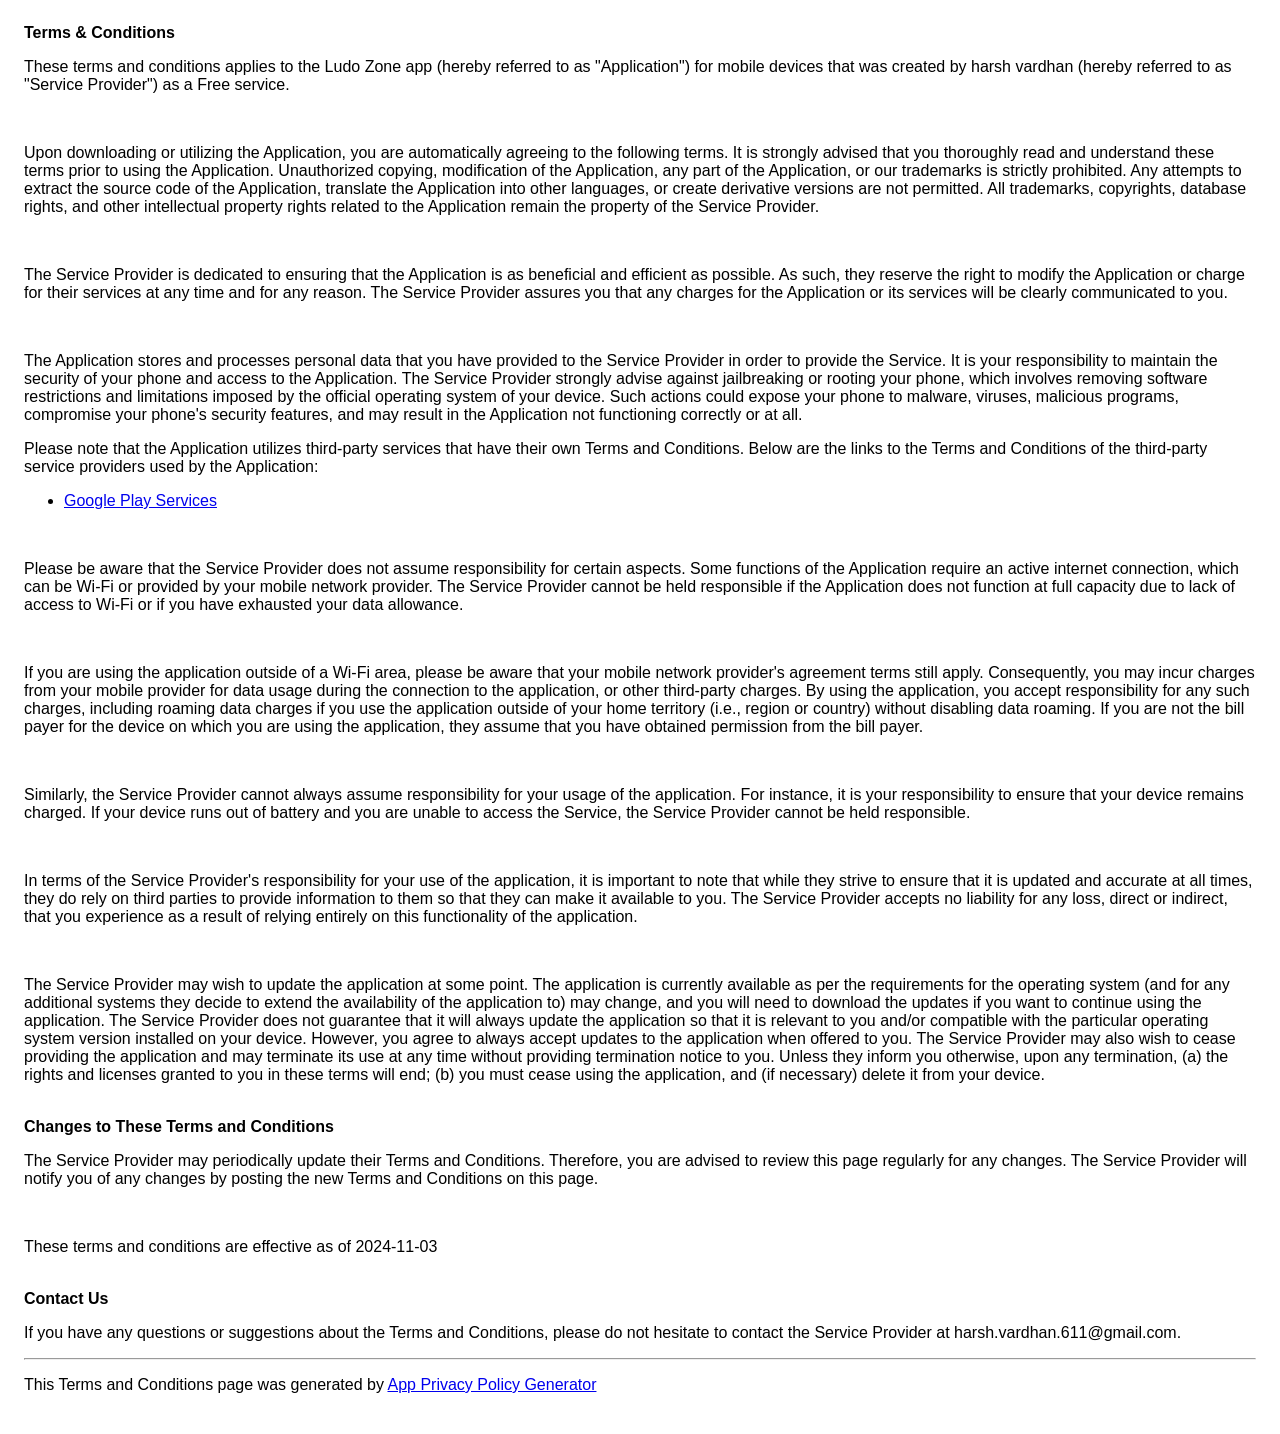
==== index.html @ 4abe8bc3 "Create index.html" ====
<!DOCTYPE html>
    <html>
    <head>
      <meta charset='utf-8'>
      <meta name='viewport' content='width=device-width'>
      <title>Terms &amp; Conditions</title>
      <style> body { font-family: 'Helvetica Neue', Helvetica, Arial, sans-serif; padding:1em; } </style>
    </head>
    <body>
    <strong>Terms &amp; Conditions</strong><br><p>These terms and conditions applies to the  Ludo Zone app (hereby referred to as "Application") for mobile devices that was created by harsh vardhan (hereby referred to as "Service Provider") as a Free service.</p><br><p>Upon downloading or utilizing the Application, you are automatically agreeing to the following terms. It is strongly advised that you thoroughly read and understand these terms prior to using the Application. Unauthorized copying, modification of the Application, any part of the Application, or our trademarks is strictly prohibited. Any attempts to extract the source code of the Application, translate the Application into other languages, or create derivative versions are not permitted. All trademarks, copyrights, database rights, and other intellectual property rights related to the Application remain the property of the Service Provider.</p><br><p>The Service Provider is dedicated to ensuring that the Application is as beneficial and efficient as possible. As such, they reserve the right to modify the Application or charge for their services at any time and for any reason. The Service Provider assures you that any charges for the Application or its services will be clearly communicated to you.</p><br><p>The Application stores and processes personal data that you have provided to the Service Provider in order to provide the Service. It is your responsibility to maintain the security of your phone and access to the Application. The Service Provider strongly advise against jailbreaking or rooting your phone, which involves removing software restrictions and limitations imposed by the official operating system of your device. Such actions could expose your phone to malware, viruses, malicious programs, compromise your phone's security features, and may result in the Application not functioning correctly or at all.</p><div><p>Please note that the Application utilizes third-party services that have their own Terms and Conditions. Below are the links to the Terms and Conditions of the third-party service providers used by the Application:</p><ul><li><a href="https://policies.google.com/terms" target="_blank" rel="noopener noreferrer">Google Play Services</a></li><!----><!----><!----><!----><!----><!----><!----><!----><!----><!----><!----><!----><!----><!----><!----><!----><!----><!----><!----><!----><!----><!----><!----><!----><!----><!----><!----><!----><!----><!----><!----></ul></div><br><p>Please be aware that the Service Provider does not assume responsibility for certain aspects. Some functions of the Application require an active internet connection, which can be Wi-Fi or provided by your mobile network provider. The Service Provider cannot be held responsible if the Application does not function at full capacity due to lack of access to Wi-Fi or if you have exhausted your data allowance.</p><br><p>If you are using the application outside of a Wi-Fi area, please be aware that your mobile network provider's agreement terms still apply. Consequently, you may incur charges from your mobile provider for data usage during the connection to the application, or other third-party charges. By using the application, you accept responsibility for any such charges, including roaming data charges if you use the application outside of your home territory (i.e., region or country) without disabling data roaming. If you are not the bill payer for the device on which you are using the application, they assume that you have obtained permission from the bill payer.</p><br><p>Similarly, the Service Provider cannot always assume responsibility for your usage of the application. For instance, it is your responsibility to ensure that your device remains charged. If your device runs out of battery and you are unable to access the Service, the Service Provider cannot be held responsible.</p><br><p>In terms of the Service Provider's responsibility for your use of the application, it is important to note that while they strive to ensure that it is updated and accurate at all times, they do rely on third parties to provide information to them so that they can make it available to you. The Service Provider accepts no liability for any loss, direct or indirect, that you experience as a result of relying entirely on this functionality of the application.</p><br><p>The Service Provider may wish to update the application at some point. The application is currently available as per the requirements for the operating system (and for any additional systems they decide to extend the availability of the application to) may change, and you will need to download the updates if you want to continue using the application. The Service Provider does not guarantee that it will always update the application so that it is relevant to you and/or compatible with the particular operating system version installed on your device. However, you agree to always accept updates to the application when offered to you. The Service Provider may also wish to cease providing the application and may terminate its use at any time without providing termination notice to you. Unless they inform you otherwise, upon any termination, (a) the rights and licenses granted to you in these terms will end; (b) you must cease using the application, and (if necessary) delete it from your device.</p><br><strong>Changes to These Terms and Conditions</strong><p>The Service Provider may periodically update their Terms and Conditions. Therefore, you are advised to review this page regularly for any changes. The Service Provider will notify you of any changes by posting the new Terms and Conditions on this page.</p><br><p>These terms and conditions are effective as of 2024-11-03</p><br><strong>Contact Us</strong><p>If you have any questions or suggestions about the Terms and Conditions, please do not hesitate to contact the Service Provider at harsh.vardhan.611@gmail.com.</p><hr><p>This Terms and Conditions page was generated by <a href="https://app-privacy-policy-generator.nisrulz.com/" target="_blank" rel="noopener noreferrer">App Privacy Policy Generator</a></p>
    </body>
    </html>
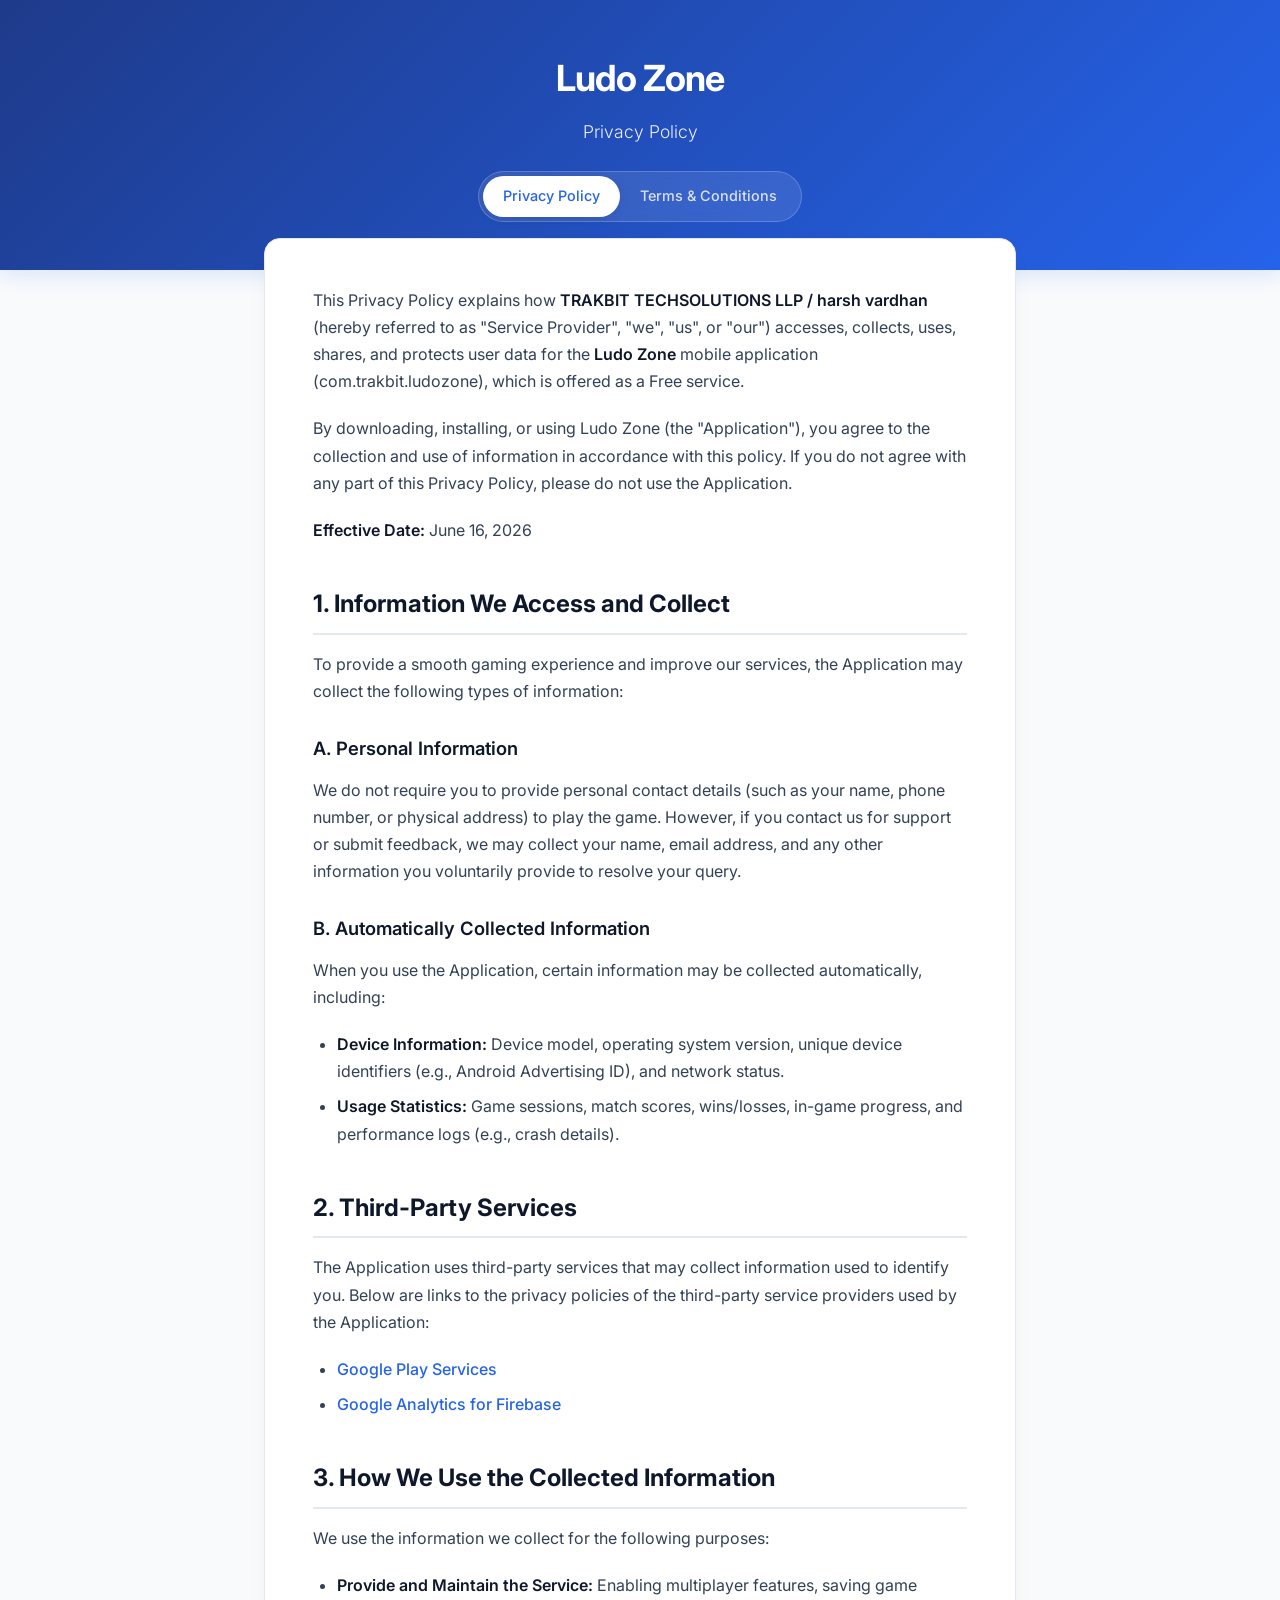
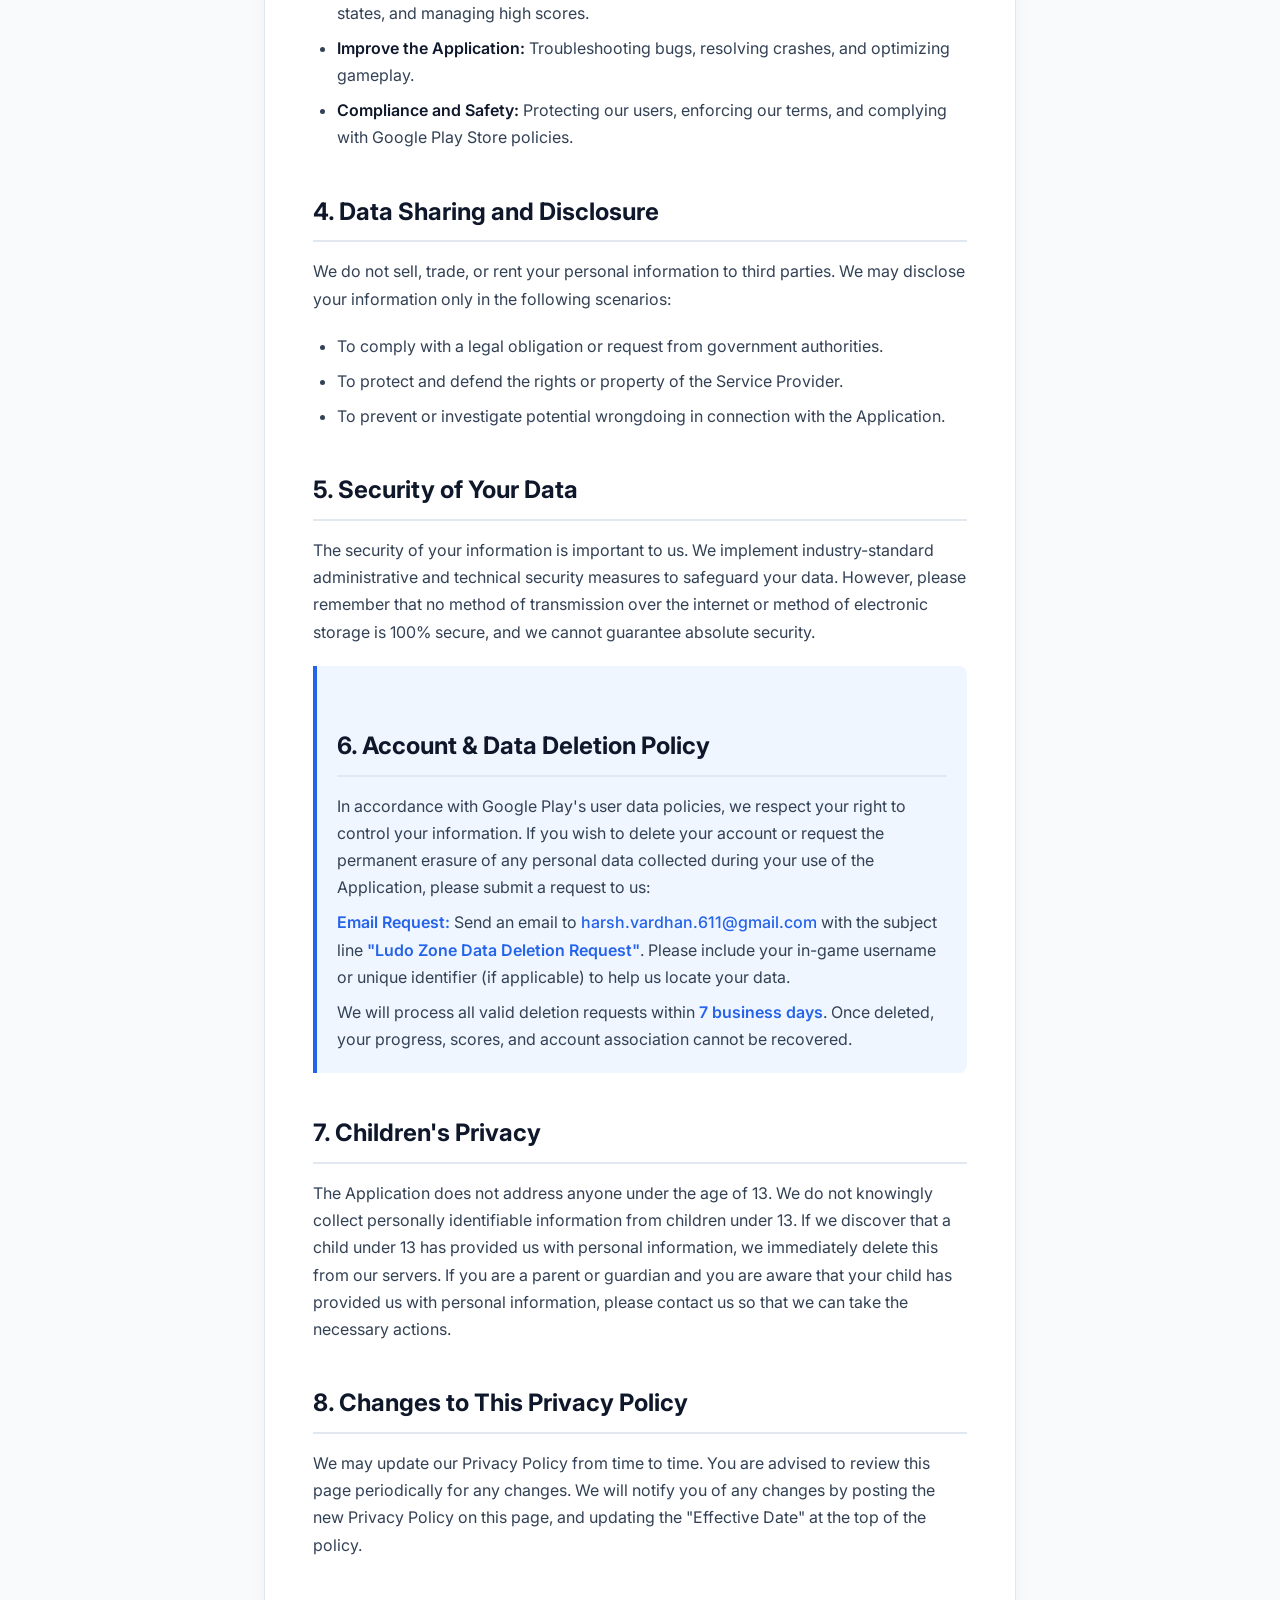
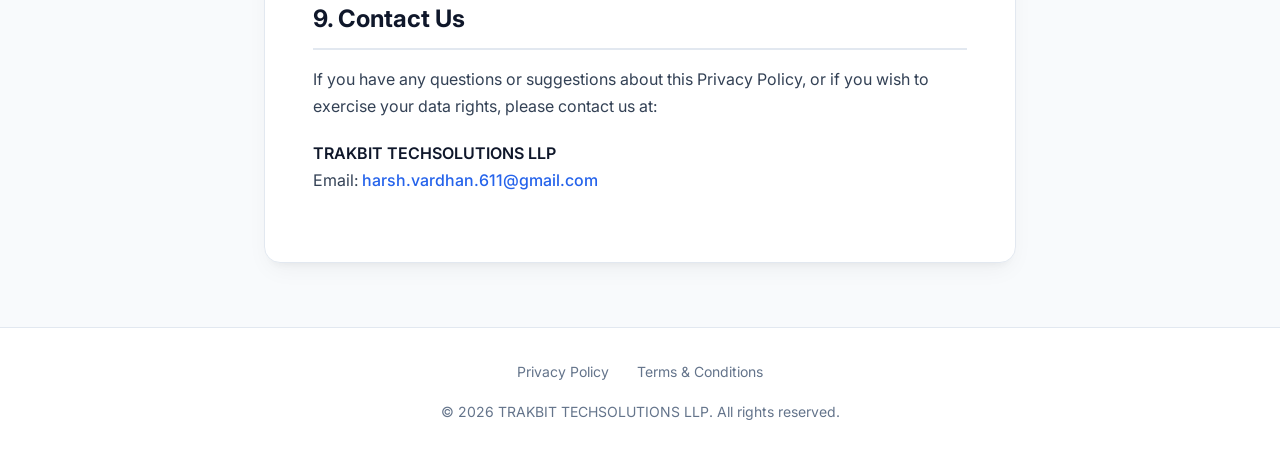
==== commit 3f1afbdd: "docs: separate Privacy Policy and Terms and Conditions pages with updated compliance details" ====
--- a/index.html
+++ b/index.html
@@ -1,13 +1,104 @@
 <!DOCTYPE html>
-    <html>
-    <head>
-      <meta charset='utf-8'>
-      <meta name='viewport' content='width=device-width'>
-      <title>Terms &amp; Conditions</title>
-      <style> body { font-family: 'Helvetica Neue', Helvetica, Arial, sans-serif; padding:1em; } </style>
-    </head>
-    <body>
-    <strong>Terms &amp; Conditions</strong><br><p>These terms and conditions applies to the  Ludo Zone app (hereby referred to as "Application") for mobile devices that was created by harsh vardhan (hereby referred to as "Service Provider") as a Free service.</p><br><p>Upon downloading or utilizing the Application, you are automatically agreeing to the following terms. It is strongly advised that you thoroughly read and understand these terms prior to using the Application. Unauthorized copying, modification of the Application, any part of the Application, or our trademarks is strictly prohibited. Any attempts to extract the source code of the Application, translate the Application into other languages, or create derivative versions are not permitted. All trademarks, copyrights, database rights, and other intellectual property rights related to the Application remain the property of the Service Provider.</p><br><p>The Service Provider is dedicated to ensuring that the Application is as beneficial and efficient as possible. As such, they reserve the right to modify the Application or charge for their services at any time and for any reason. The Service Provider assures you that any charges for the Application or its services will be clearly communicated to you.</p><br><p>The Application stores and processes personal data that you have provided to the Service Provider in order to provide the Service. It is your responsibility to maintain the security of your phone and access to the Application. The Service Provider strongly advise against jailbreaking or rooting your phone, which involves removing software restrictions and limitations imposed by the official operating system of your device. Such actions could expose your phone to malware, viruses, malicious programs, compromise your phone's security features, and may result in the Application not functioning correctly or at all.</p><div><p>Please note that the Application utilizes third-party services that have their own Terms and Conditions. Below are the links to the Terms and Conditions of the third-party service providers used by the Application:</p><ul><li><a href="https://policies.google.com/terms" target="_blank" rel="noopener noreferrer">Google Play Services</a></li><!----><!----><!----><!----><!----><!----><!----><!----><!----><!----><!----><!----><!----><!----><!----><!----><!----><!----><!----><!----><!----><!----><!----><!----><!----><!----><!----><!----><!----><!----><!----></ul></div><br><p>Please be aware that the Service Provider does not assume responsibility for certain aspects. Some functions of the Application require an active internet connection, which can be Wi-Fi or provided by your mobile network provider. The Service Provider cannot be held responsible if the Application does not function at full capacity due to lack of access to Wi-Fi or if you have exhausted your data allowance.</p><br><p>If you are using the application outside of a Wi-Fi area, please be aware that your mobile network provider's agreement terms still apply. Consequently, you may incur charges from your mobile provider for data usage during the connection to the application, or other third-party charges. By using the application, you accept responsibility for any such charges, including roaming data charges if you use the application outside of your home territory (i.e., region or country) without disabling data roaming. If you are not the bill payer for the device on which you are using the application, they assume that you have obtained permission from the bill payer.</p><br><p>Similarly, the Service Provider cannot always assume responsibility for your usage of the application. For instance, it is your responsibility to ensure that your device remains charged. If your device runs out of battery and you are unable to access the Service, the Service Provider cannot be held responsible.</p><br><p>In terms of the Service Provider's responsibility for your use of the application, it is important to note that while they strive to ensure that it is updated and accurate at all times, they do rely on third parties to provide information to them so that they can make it available to you. The Service Provider accepts no liability for any loss, direct or indirect, that you experience as a result of relying entirely on this functionality of the application.</p><br><p>The Service Provider may wish to update the application at some point. The application is currently available as per the requirements for the operating system (and for any additional systems they decide to extend the availability of the application to) may change, and you will need to download the updates if you want to continue using the application. The Service Provider does not guarantee that it will always update the application so that it is relevant to you and/or compatible with the particular operating system version installed on your device. However, you agree to always accept updates to the application when offered to you. The Service Provider may also wish to cease providing the application and may terminate its use at any time without providing termination notice to you. Unless they inform you otherwise, upon any termination, (a) the rights and licenses granted to you in these terms will end; (b) you must cease using the application, and (if necessary) delete it from your device.</p><br><strong>Changes to These Terms and Conditions</strong><p>The Service Provider may periodically update their Terms and Conditions. Therefore, you are advised to review this page regularly for any changes. The Service Provider will notify you of any changes by posting the new Terms and Conditions on this page.</p><br><p>These terms and conditions are effective as of 2024-11-03</p><br><strong>Contact Us</strong><p>If you have any questions or suggestions about the Terms and Conditions, please do not hesitate to contact the Service Provider at harsh.vardhan.611@gmail.com.</p><hr><p>This Terms and Conditions page was generated by <a href="https://app-privacy-policy-generator.nisrulz.com/" target="_blank" rel="noopener noreferrer">App Privacy Policy Generator</a></p>
-    </body>
-    </html>
+<html lang="en">
+<head>
+  <meta charset="utf-8">
+  <meta name="viewport" content="width=device-width, initial-scale=1.0">
+  <title>Privacy Policy - Ludo Zone</title>
+  <meta name="description" content="Privacy Policy for Ludo Zone mobile application. Learn about how we collect, use, and protect your personal information.">
+  <link rel="stylesheet" href="style.css">
+</head>
+<body>
+
+  <header>
+    <div class="header-container">
+      <h1>Ludo Zone</h1>
+      <p>Privacy Policy</p>
+      <nav>
+        <a href="index.html" class="active">Privacy Policy</a>
+        <a href="terms.html">Terms &amp; Conditions</a>
+      </nav>
+    </div>
+  </header>
+
+  <main>
+    <article class="policy-card">
+      <p>This Privacy Policy explains how <strong>TRAKBIT TECHSOLUTIONS LLP / harsh vardhan</strong> (hereby referred to as "Service Provider", "we", "us", or "our") accesses, collects, uses, shares, and protects user data for the <strong>Ludo Zone</strong> mobile application (com.trakbit.ludozone), which is offered as a Free service.</p>
+
+      <p>By downloading, installing, or using Ludo Zone (the "Application"), you agree to the collection and use of information in accordance with this policy. If you do not agree with any part of this Privacy Policy, please do not use the Application.</p>
+
+      <p><strong>Effective Date:</strong> June 16, 2026</p>
+
+      <h2>1. Information We Access and Collect</h2>
+      <p>To provide a smooth gaming experience and improve our services, the Application may collect the following types of information:</p>
       
+      <h3>A. Personal Information</h3>
+      <p>We do not require you to provide personal contact details (such as your name, phone number, or physical address) to play the game. However, if you contact us for support or submit feedback, we may collect your name, email address, and any other information you voluntarily provide to resolve your query.</p>
+
+      <h3>B. Automatically Collected Information</h3>
+      <p>When you use the Application, certain information may be collected automatically, including:</p>
+      <ul>
+        <li><strong>Device Information:</strong> Device model, operating system version, unique device identifiers (e.g., Android Advertising ID), and network status.</li>
+        <li><strong>Usage Statistics:</strong> Game sessions, match scores, wins/losses, in-game progress, and performance logs (e.g., crash details).</li>
+      </ul>
+
+      <h2>2. Third-Party Services</h2>
+      <p>The Application uses third-party services that may collect information used to identify you. Below are links to the privacy policies of the third-party service providers used by the Application:</p>
+      
+      <ul>
+        <li><a href="https://policies.google.com/privacy" target="_blank" rel="noopener noreferrer">Google Play Services</a></li>
+        <li><a href="https://firebase.google.com/support/privacy" target="_blank" rel="noopener noreferrer">Google Analytics for Firebase</a></li>
+      </ul>
+
+      <h2>3. How We Use the Collected Information</h2>
+      <p>We use the information we collect for the following purposes:</p>
+      <ul>
+        <li><strong>Provide and Maintain the Service:</strong> Enabling multiplayer features, saving game states, and managing high scores.</li>
+        <li><strong>Improve the Application:</strong> Troubleshooting bugs, resolving crashes, and optimizing gameplay.</li>
+        <li><strong>Compliance and Safety:</strong> Protecting our users, enforcing our terms, and complying with Google Play Store policies.</li>
+      </ul>
+
+      <h2>4. Data Sharing and Disclosure</h2>
+      <p>We do not sell, trade, or rent your personal information to third parties. We may disclose your information only in the following scenarios:</p>
+      <ul>
+        <li>To comply with a legal obligation or request from government authorities.</li>
+        <li>To protect and defend the rights or property of the Service Provider.</li>
+        <li>To prevent or investigate potential wrongdoing in connection with the Application.</li>
+      </ul>
+
+      <h2>5. Security of Your Data</h2>
+      <p>The security of your information is important to us. We implement industry-standard administrative and technical security measures to safeguard your data. However, please remember that no method of transmission over the internet or method of electronic storage is 100% secure, and we cannot guarantee absolute security.</p>
+
+      <div class="highlight-box">
+        <h2>6. Account &amp; Data Deletion Policy</h2>
+        <p>In accordance with Google Play's user data policies, we respect your right to control your information. If you wish to delete your account or request the permanent erasure of any personal data collected during your use of the Application, please submit a request to us:</p>
+        <p style="margin-top: 0.5rem;">
+          <strong>Email Request:</strong> Send an email to <a href="mailto:harsh.vardhan.611@gmail.com">harsh.vardhan.611@gmail.com</a> with the subject line <strong>"Ludo Zone Data Deletion Request"</strong>. Please include your in-game username or unique identifier (if applicable) to help us locate your data.
+        </p>
+        <p style="margin-top: 0.5rem;">
+          We will process all valid deletion requests within <strong>7 business days</strong>. Once deleted, your progress, scores, and account association cannot be recovered.
+        </p>
+      </div>
+
+      <h2>7. Children's Privacy</h2>
+      <p>The Application does not address anyone under the age of 13. We do not knowingly collect personally identifiable information from children under 13. If we discover that a child under 13 has provided us with personal information, we immediately delete this from our servers. If you are a parent or guardian and you are aware that your child has provided us with personal information, please contact us so that we can take the necessary actions.</p>
+
+      <h2>8. Changes to This Privacy Policy</h2>
+      <p>We may update our Privacy Policy from time to time. You are advised to review this page periodically for any changes. We will notify you of any changes by posting the new Privacy Policy on this page, and updating the "Effective Date" at the top of the policy.</p>
+
+      <h2>9. Contact Us</h2>
+      <p>If you have any questions or suggestions about this Privacy Policy, or if you wish to exercise your data rights, please contact us at:</p>
+      <p><strong>TRAKBIT TECHSOLUTIONS LLP</strong><br>
+      Email: <a href="mailto:harsh.vardhan.611@gmail.com">harsh.vardhan.611@gmail.com</a></p>
+    </article>
+  </main>
+
+  <footer>
+    <div class="footer-links">
+      <a href="index.html">Privacy Policy</a>
+      <a href="terms.html">Terms &amp; Conditions</a>
+    </div>
+    <p>&copy; 2026 TRAKBIT TECHSOLUTIONS LLP. All rights reserved.</p>
+  </footer>
+
+</body>
+</html>
--- a/style.css
+++ b/style.css
@@ -0,0 +1,213 @@
+@import url('https://fonts.googleapis.com/css2?family=Inter:wght@300;400;500;600;700&display=swap');
+
+:root {
+  --primary-color: #2563eb;
+  --primary-hover: #1d4ed8;
+  --primary-light: #eff6ff;
+  --bg-color: #f8fafc;
+  --card-bg: #ffffff;
+  --text-dark: #0f172a;
+  --text-medium: #334155;
+  --text-muted: #64748b;
+  --border-color: #e2e8f0;
+  --max-width: 800px;
+}
+
+* {
+  box-sizing: border-box;
+  margin: 0;
+  padding: 0;
+}
+
+body {
+  font-family: 'Inter', -apple-system, BlinkMacSystemFont, "Segoe UI", Roboto, sans-serif;
+  background-color: var(--bg-color);
+  color: var(--text-medium);
+  line-height: 1.7;
+  padding: 0;
+}
+
+/* Header & Navigation Styles */
+header {
+  background: linear-gradient(135deg, #1e3a8a 0%, #2563eb 100%);
+  color: white;
+  padding: 3rem 1.5rem;
+  text-align: center;
+  position: relative;
+  box-shadow: 0 4px 20px rgba(37, 99, 235, 0.15);
+}
+
+.header-container {
+  max-width: var(--max-width);
+  margin: 0 auto;
+}
+
+header h1 {
+  font-size: 2.25rem;
+  font-weight: 700;
+  letter-spacing: -0.025em;
+  margin-bottom: 0.5rem;
+}
+
+header p {
+  font-size: 1.1rem;
+  opacity: 0.9;
+  font-weight: 300;
+  margin-bottom: 1.5rem;
+}
+
+nav {
+  display: inline-flex;
+  background-color: rgba(255, 255, 255, 0.1);
+  padding: 4px;
+  border-radius: 9999px;
+  backdrop-filter: blur(8px);
+  border: 1px solid rgba(255, 255, 255, 0.2);
+}
+
+nav a {
+  color: rgba(255, 255, 255, 0.8);
+  text-decoration: none;
+  padding: 8px 20px;
+  border-radius: 9999px;
+  font-size: 0.9rem;
+  font-weight: 500;
+  transition: all 0.2s ease-in-out;
+}
+
+nav a:hover {
+  color: white;
+  background-color: rgba(255, 255, 255, 0.05);
+}
+
+nav a.active {
+  color: var(--primary-color);
+  background-color: white;
+  box-shadow: 0 2px 10px rgba(0, 0, 0, 0.1);
+}
+
+/* Main Content Layout */
+main {
+  max-width: var(--max-width);
+  margin: -2rem auto 4rem auto;
+  padding: 0 1.5rem;
+  position: relative;
+  z-index: 10;
+}
+
+.policy-card {
+  background-color: var(--card-bg);
+  border-radius: 16px;
+  padding: 3rem;
+  box-shadow: 0 10px 25px -5px rgba(0, 0, 0, 0.05), 0 8px 10px -6px rgba(0, 0, 0, 0.05);
+  border: 1px solid var(--border-color);
+}
+
+@media (max-width: 640px) {
+  .policy-card {
+    padding: 1.5rem;
+  }
+  header h1 {
+    font-size: 1.75rem;
+  }
+}
+
+/* Typography elements */
+h2 {
+  font-size: 1.5rem;
+  color: var(--text-dark);
+  font-weight: 700;
+  margin-top: 2.5rem;
+  margin-bottom: 1rem;
+  border-bottom: 2px solid var(--border-color);
+  padding-bottom: 0.5rem;
+}
+
+h3 {
+  font-size: 1.15rem;
+  color: var(--text-dark);
+  font-weight: 600;
+  margin-top: 1.75rem;
+  margin-bottom: 0.75rem;
+}
+
+p {
+  margin-bottom: 1.25rem;
+}
+
+ul, ol {
+  margin-bottom: 1.25rem;
+  padding-left: 1.5rem;
+}
+
+li {
+  margin-bottom: 0.5rem;
+}
+
+strong {
+  color: var(--text-dark);
+  font-weight: 600;
+}
+
+/* Links */
+a {
+  color: var(--primary-color);
+  text-decoration: none;
+  font-weight: 500;
+  transition: color 0.15s ease-in-out;
+}
+
+a:hover {
+  color: var(--primary-hover);
+  text-decoration: underline;
+}
+
+/* Divider & Highlights */
+hr {
+  border: 0;
+  border-top: 1px solid var(--border-color);
+  margin: 3rem 0;
+}
+
+.highlight-box {
+  background-color: var(--primary-light);
+  border-left: 4px solid var(--primary-color);
+  padding: 1.25rem;
+  border-radius: 0 8px 8px 0;
+  margin-bottom: 1.5rem;
+}
+
+.highlight-box p {
+  margin-bottom: 0;
+  color: var(--text-medium);
+}
+
+.highlight-box strong {
+  color: var(--primary-color);
+}
+
+/* Footer Styling */
+footer {
+  text-align: center;
+  padding: 2rem 0;
+  color: var(--text-muted);
+  font-size: 0.875rem;
+  border-top: 1px solid var(--border-color);
+  background-color: #ffffff;
+  margin-top: auto;
+}
+
+.footer-links {
+  margin-bottom: 1rem;
+}
+
+.footer-links a {
+  color: var(--text-muted);
+  margin: 0 0.75rem;
+  font-weight: 400;
+  font-size: 0.875rem;
+}
+
+.footer-links a:hover {
+  color: var(--primary-color);
+}
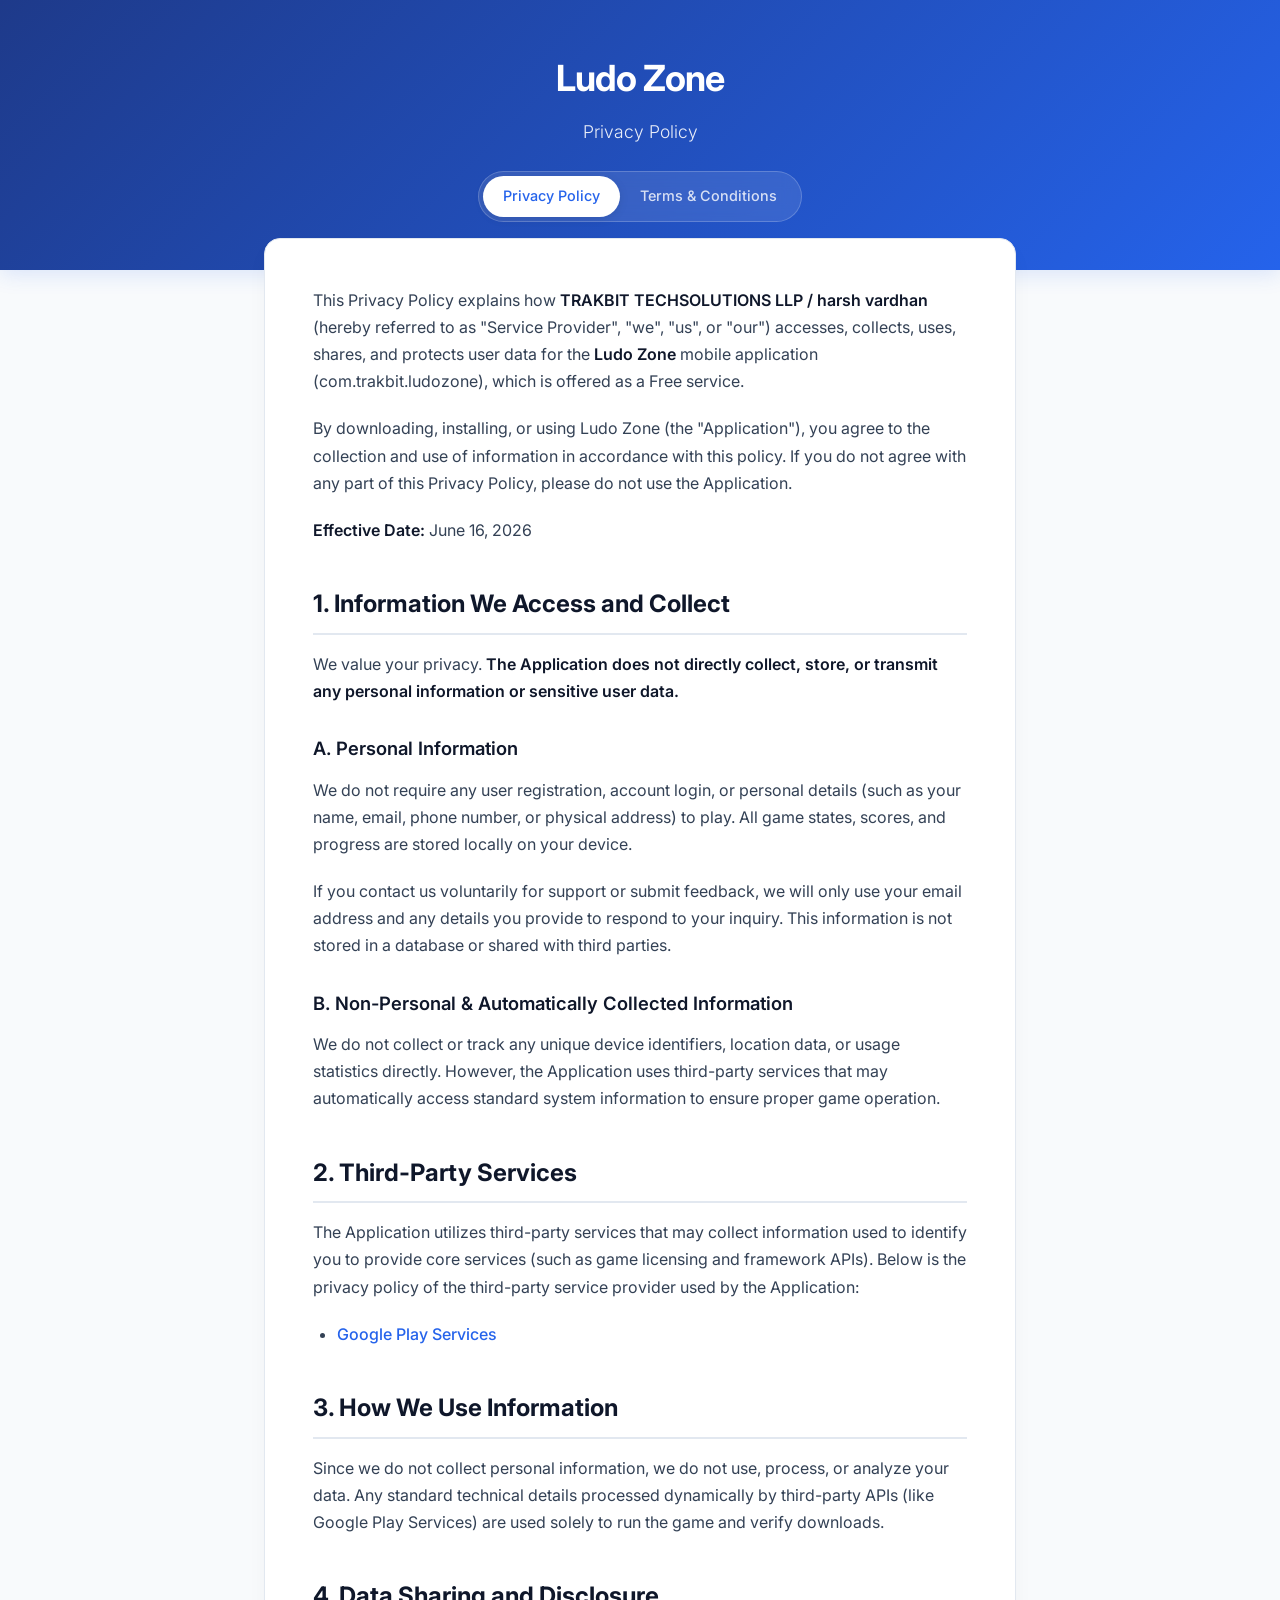
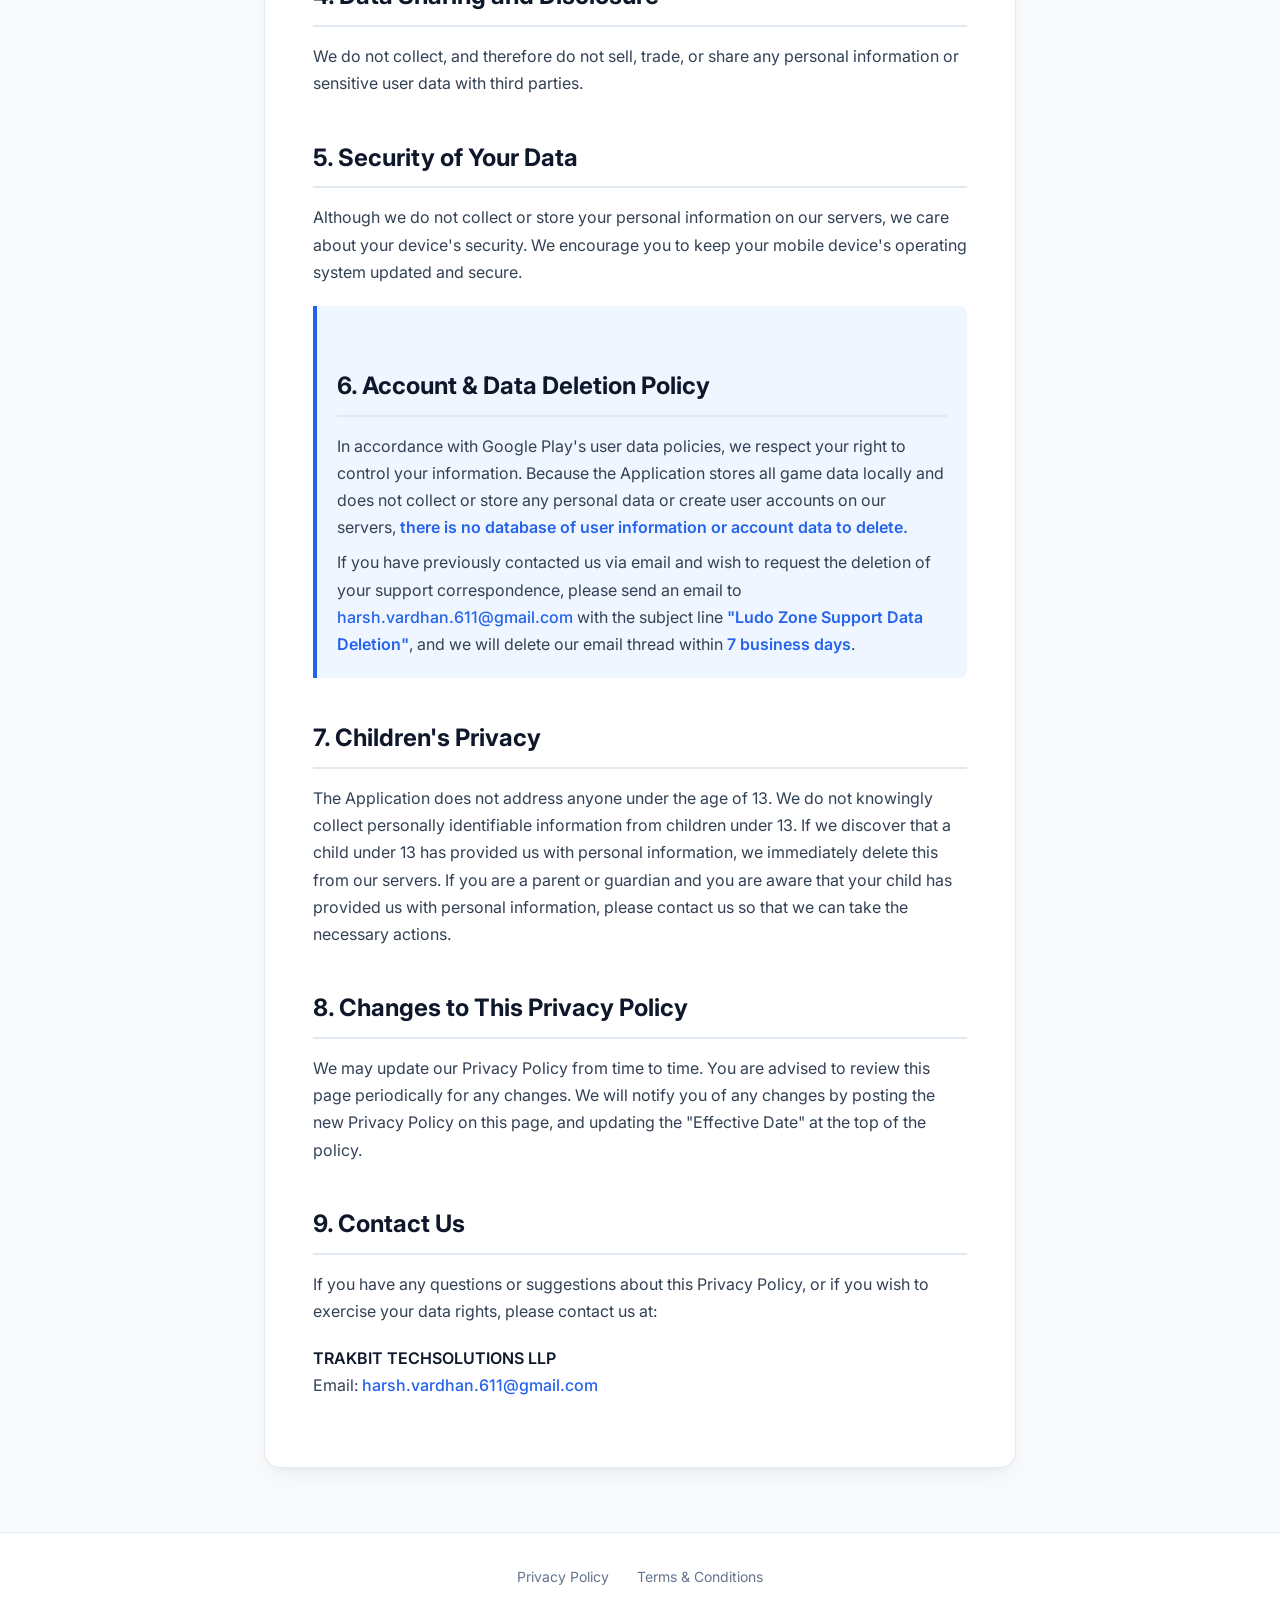
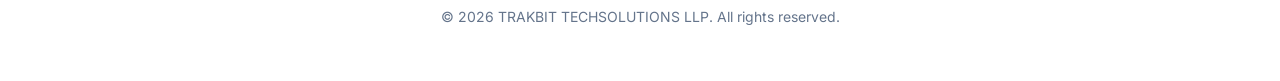
==== commit 6a47ee7c: "docs: update privacy policy to clarify zero direct user data collection" ====
--- a/index.html
+++ b/index.html
@@ -29,53 +29,36 @@
       <p><strong>Effective Date:</strong> June 16, 2026</p>
 
       <h2>1. Information We Access and Collect</h2>
-      <p>To provide a smooth gaming experience and improve our services, the Application may collect the following types of information:</p>
+      <p>We value your privacy. <strong>The Application does not directly collect, store, or transmit any personal information or sensitive user data.</strong></p>
       
       <h3>A. Personal Information</h3>
-      <p>We do not require you to provide personal contact details (such as your name, phone number, or physical address) to play the game. However, if you contact us for support or submit feedback, we may collect your name, email address, and any other information you voluntarily provide to resolve your query.</p>
+      <p>We do not require any user registration, account login, or personal details (such as your name, email, phone number, or physical address) to play. All game states, scores, and progress are stored locally on your device.</p>
+      <p>If you contact us voluntarily for support or submit feedback, we will only use your email address and any details you provide to respond to your inquiry. This information is not stored in a database or shared with third parties.</p>
 
-      <h3>B. Automatically Collected Information</h3>
-      <p>When you use the Application, certain information may be collected automatically, including:</p>
-      <ul>
-        <li><strong>Device Information:</strong> Device model, operating system version, unique device identifiers (e.g., Android Advertising ID), and network status.</li>
-        <li><strong>Usage Statistics:</strong> Game sessions, match scores, wins/losses, in-game progress, and performance logs (e.g., crash details).</li>
-      </ul>
+      <h3>B. Non-Personal &amp; Automatically Collected Information</h3>
+      <p>We do not collect or track any unique device identifiers, location data, or usage statistics directly. However, the Application uses third-party services that may automatically access standard system information to ensure proper game operation.</p>
 
       <h2>2. Third-Party Services</h2>
-      <p>The Application uses third-party services that may collect information used to identify you. Below are links to the privacy policies of the third-party service providers used by the Application:</p>
+      <p>The Application utilizes third-party services that may collect information used to identify you to provide core services (such as game licensing and framework APIs). Below is the privacy policy of the third-party service provider used by the Application:</p>
       
       <ul>
         <li><a href="https://policies.google.com/privacy" target="_blank" rel="noopener noreferrer">Google Play Services</a></li>
-        <li><a href="https://firebase.google.com/support/privacy" target="_blank" rel="noopener noreferrer">Google Analytics for Firebase</a></li>
       </ul>
 
-      <h2>3. How We Use the Collected Information</h2>
-      <p>We use the information we collect for the following purposes:</p>
-      <ul>
-        <li><strong>Provide and Maintain the Service:</strong> Enabling multiplayer features, saving game states, and managing high scores.</li>
-        <li><strong>Improve the Application:</strong> Troubleshooting bugs, resolving crashes, and optimizing gameplay.</li>
-        <li><strong>Compliance and Safety:</strong> Protecting our users, enforcing our terms, and complying with Google Play Store policies.</li>
-      </ul>
+      <h2>3. How We Use Information</h2>
+      <p>Since we do not collect personal information, we do not use, process, or analyze your data. Any standard technical details processed dynamically by third-party APIs (like Google Play Services) are used solely to run the game and verify downloads.</p>
 
       <h2>4. Data Sharing and Disclosure</h2>
-      <p>We do not sell, trade, or rent your personal information to third parties. We may disclose your information only in the following scenarios:</p>
-      <ul>
-        <li>To comply with a legal obligation or request from government authorities.</li>
-        <li>To protect and defend the rights or property of the Service Provider.</li>
-        <li>To prevent or investigate potential wrongdoing in connection with the Application.</li>
-      </ul>
+      <p>We do not collect, and therefore do not sell, trade, or share any personal information or sensitive user data with third parties.</p>
 
       <h2>5. Security of Your Data</h2>
-      <p>The security of your information is important to us. We implement industry-standard administrative and technical security measures to safeguard your data. However, please remember that no method of transmission over the internet or method of electronic storage is 100% secure, and we cannot guarantee absolute security.</p>
+      <p>Although we do not collect or store your personal information on our servers, we care about your device's security. We encourage you to keep your mobile device's operating system updated and secure.</p>
 
       <div class="highlight-box">
         <h2>6. Account &amp; Data Deletion Policy</h2>
-        <p>In accordance with Google Play's user data policies, we respect your right to control your information. If you wish to delete your account or request the permanent erasure of any personal data collected during your use of the Application, please submit a request to us:</p>
+        <p>In accordance with Google Play's user data policies, we respect your right to control your information. Because the Application stores all game data locally and does not collect or store any personal data or create user accounts on our servers, <strong>there is no database of user information or account data to delete.</strong></p>
         <p style="margin-top: 0.5rem;">
-          <strong>Email Request:</strong> Send an email to <a href="mailto:harsh.vardhan.611@gmail.com">harsh.vardhan.611@gmail.com</a> with the subject line <strong>"Ludo Zone Data Deletion Request"</strong>. Please include your in-game username or unique identifier (if applicable) to help us locate your data.
-        </p>
-        <p style="margin-top: 0.5rem;">
-          We will process all valid deletion requests within <strong>7 business days</strong>. Once deleted, your progress, scores, and account association cannot be recovered.
+          If you have previously contacted us via email and wish to request the deletion of your support correspondence, please send an email to <a href="mailto:harsh.vardhan.611@gmail.com">harsh.vardhan.611@gmail.com</a> with the subject line <strong>"Ludo Zone Support Data Deletion"</strong>, and we will delete our email thread within <strong>7 business days</strong>.
         </p>
       </div>
 
